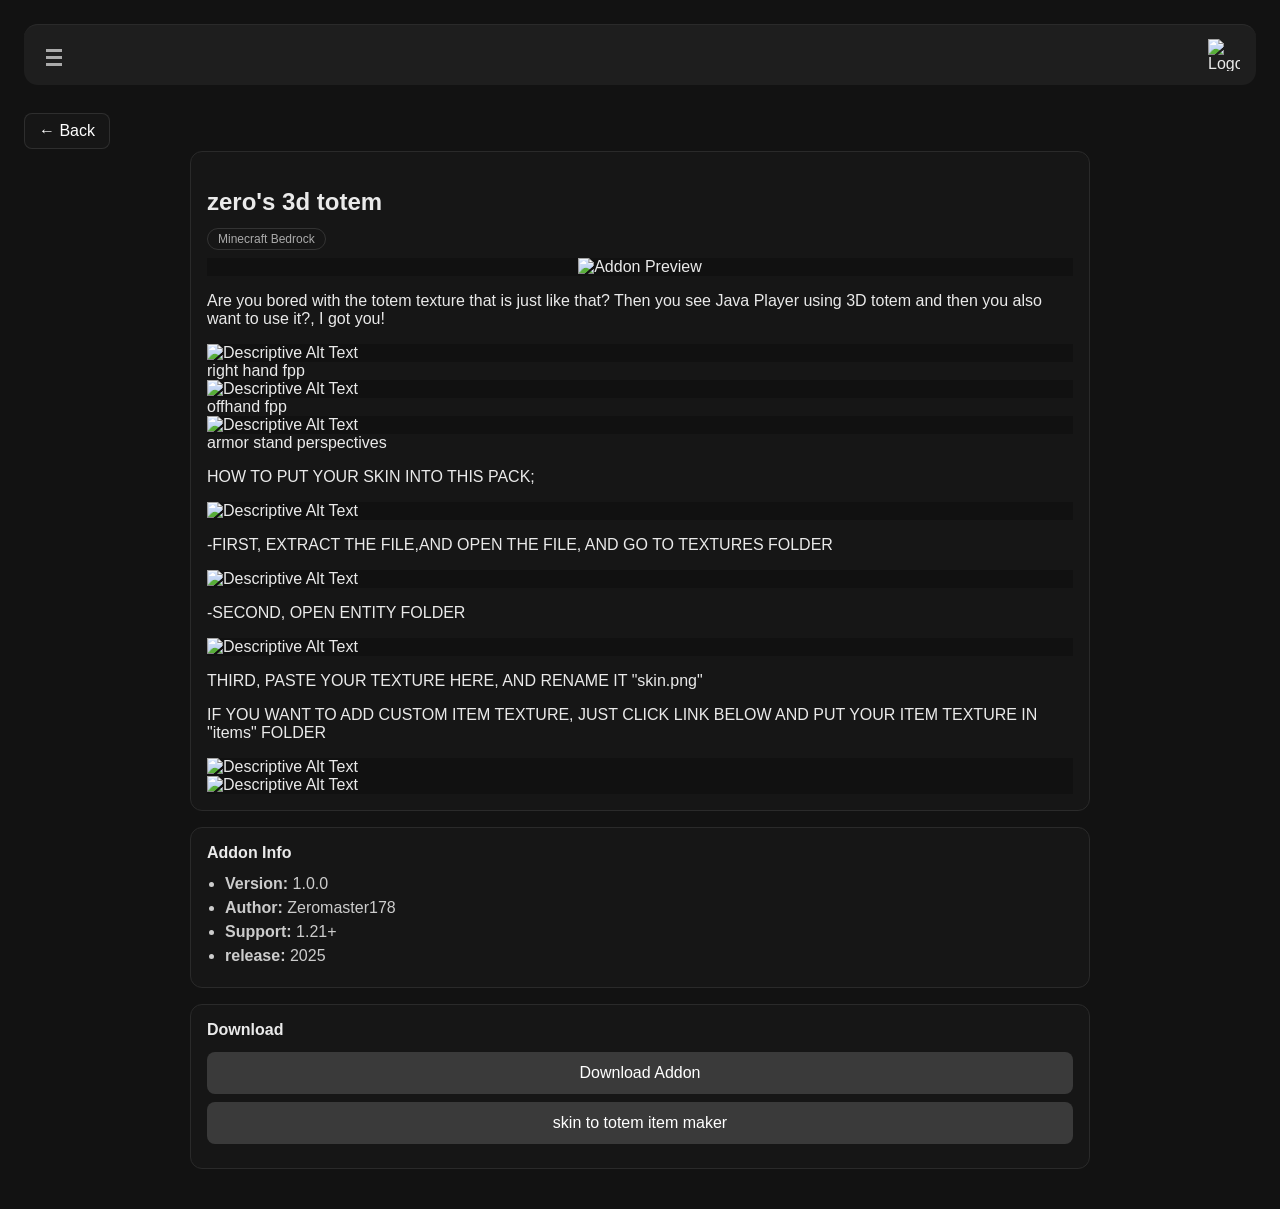
==== 3d totem.html @ 466f4f4b "Add files via upload" ====
<!DOCTYPE html>
<html lang="id">
<head>
  <meta charset="UTF-8">
  <meta name="viewport" content="width=device-width, initial-scale=1.0">

  <!-- ========== ISI NAMA ADDON ========= -->
  <title>zero's 3d totem</title>
  
  <link rel="stylesheet" href="addon.css">
</head>
<body>

<!-- ===== GLOBAL HEADER ===== -->
<header class="global-header">

  <!-- LEFT : MENU BUTTON -->
  <button class="menu-btn" id="menuBtn">
    <span></span>
    <span></span>
    <span></span>
  </button>

  <!-- RIGHT : LOGO -->
  <img src="assets/logo.jpg" alt="Logo" class="logo">

</header>

<!-- ===== GLOBAL POPUP MENU ===== -->
<div class="global-popup" id="popup">  <a href="https://instagram.com/USERNAME" target="_blank">
    <img src="assets/ig.png" class="social-icon">
    @zeromaster_178
  </a>

  <a href="https://tiktok.com/@USERNAME" target="_blank">
    <img src="assets/tiktok.png" class="social-icon">
    @zeromaster_178
  </a>

  <a href="https://youtube.com/@USERNAME" target="_blank">
    <img src="assets/yt.png" class="social-icon">
    @zeromaster178
  </a>
  
      <a href="https://tiktok.com/@USERNAME" target="_blank">
    <img src="assets/mcpedl.png" class="social-icon">
    @zeromaster_178
  </a>

  <a href="https://youtube.com/@USERNAME" target="_blank">
    <img src="assets/cf.png" class="social-icon">
    @Zeromaster178
  </a>

</div>

  <!-- balik ke home -->
  <a href="index.html" class="back">← Back</a>

  <main class="addon-detail">

    <!-- ========== ISI DATA ADDON ========= -->
    <section class="addon-box">

      <!-- NAMA ADDON -->
      <h1>zero's 3d totem</h1>

      <!-- TAG / PLATFORM -->
      <span class="badge">Minecraft Bedrock</span>

      <!-- DESKRIPSI --> 
      
<div class="addon-image">
  <img src="assets/1_1.jpg" alt="Addon Preview">
</div>

        
      <p>Are you bored with the totem texture that is just like that? Then you see Java Player using 3D totem and then you also want to use it?, I got you!
        </p>
        
                <img src="assets/1_2.jpg" alt="Descriptive Alt Text" class="addon-image">
        <div class="text-below">right hand fpp</div>

        <img src="assets/1_3.jpg" alt="Descriptive Alt Text" class="addon-image">
        <div class="text-below">offhand fpp</div>

        <img src="assets/1_4.jpg" alt="Descriptive Alt Text" class="addon-image">
        <div class="text-below">armor stand perspectives</div>

        <p>HOW TO PUT YOUR SKIN INTO THIS PACK;</p>
        
                <img src="assets/1_5.jpg" alt="Descriptive Alt Text" class="addon-image">
                
        <P>-FIRST, EXTRACT THE FILE,AND OPEN THE FILE, AND GO TO TEXTURES FOLDER</P>

                <img src="assets/1_6.jpg" alt="Descriptive Alt Text" class="addon-image">
                
        <p>-SECOND, OPEN ENTITY FOLDER</p>
        
                <img src="assets/1_7.jpg" alt="Descriptive Alt Text" class="addon-image">
                
        <p>THIRD, PASTE YOUR TEXTURE HERE, AND RENAME IT "skin.png"</p
        
                <p>IF YOU WANT TO ADD CUSTOM ITEM TEXTURE, JUST CLICK LINK BELOW AND PUT YOUR ITEM TEXTURE IN "items" FOLDER</p>
        
                <img src="assets/1_8.jpg" alt="Descriptive Alt Text" class="addon-image">
                 <img src="assets/1_9.jpg" alt="Descriptive Alt Text" class="addon-image">
        


    </section>

    <!-- ========== INFO TEKNIS ========= -->
    <section class="addon-box">

      <h2>Addon Info</h2>

      <ul>
        <li><b>Version:</b> 1.0.0</li>
        <li><b>Author:</b> Zeromaster178</li>
        <li><b>Support:</b> 1.21+</li>
        <li><b>release:</b> 2025</li>
      </ul>

    </section>

    <!-- ========== DOWNLOAD ========= -->
    <section class="addon-box">

      <h2>Download</h2>

      <!-- GANTI LINK FILE -->
      <a href="FILE_ADDON.mcaddon" class="addon-link">
        Download Addon
      </a>
      
      
      <a href="https://mcskins.top/skin-to-totem" class="addon-link" target="_blank">skin to totem item maker</a>

<script>
  const menuBtn = document.getElementById("menuBtn");
const popup = document.getElementById("popup");

menuBtn.addEventListener("click", () => {
  menuBtn.classList.toggle("active");
  popup.classList.toggle("show");
});

/* optional: klik luar = nutup */
document.addEventListener("click", (e) => {
  if (!menuBtn.contains(e.target) && !popup.contains(e.target)) {
    menuBtn.classList.remove("active");
    popup.classList.remove("show");
  }
});
</script>

    </section>

  </main>

</body>
</html>
---- addon.css ----
* {
  box-sizing: border-box;
  font-family: Arial, sans-serif;
}

body {
  margin: 0;
  padding: 24px;
  background: #121212;
  color: #eaeaea;
}

/* BACK */
.back {
  position: relative;
  top: 28px;
  display: inline-block;
  margin-bottom: 30px;
  text-decoration: none;
  color: #fff;
  padding: 8px 14px;
  background: #161616; /* transparan gelap */
  border-radius: 8px;
  border: 1px solid rgba(255, 255, 255, 0.1);
  transition: background 0.2s, color 0.2s, transform 0.15s;
  font-weight: 500;
}

.back:hover {
  background: rgba(255, 255, 255, 0.15);
  color: #fff;
  transform: translateY(-2px); /* efek naik sedikit saat hover */
}


/* LAYOUT */
.addon-detail {
  max-width: 900px;
  margin: auto;
}

/* HEADER */
.addon-header {
  margin-bottom: 20px;
}

.addon-header h1 {
  margin: 0 0 6px;
  font-size: clamp(22px, 4vw, 32px);
}

.badge {
  position: relative;
  top: -8px;
  display: inline-block;
  padding: 3px 10px;
  font-size: 12px;
  border: 1px solid #333;
  border-radius: 999px;
  color: #aaa;
}

/* BOX */
.addon-box {
  border: 1px solid #2a2a2a;
  border-radius: 12px;
  padding: 16px;
  margin-bottom: 16px;
  background: #161616;
}

.addon-box h2 {
  margin-top: 0;
  font-size: 16px;
}

/* LIST */
.addon-box ul {
  padding-left: 18px;
  margin: 0;
}

.addon-box li {
  margin-bottom: 6px;
  color: #ccc;
}

/* ===== GLOBAL HEADER ===== */
.global-header {
  background: #1e1e1e;
  display: flex;
  justify-content: space-between;
  align-items: center;
  padding: 14px 16px;
  border-top: 1px solid #2a2a2a
  border: 1px solid #fff;
  border-radius: 14px;
}

/* LOGO */
.logo {
  height: 32px;
}

/* ===== MENU BUTTON ===== */
.menu-btn {
  width: 28px;
  height: 22px;
  background: none;
  border: none;
  cursor: pointer;
}

.menu-btn span {
  display: block;
  height: 3px;
  width: 100%;
  background: #aaa;
  margin: 4px 0;
  transition: 0.3s;
}

/* ANIMATION TO X */
.menu-btn.active span:nth-child(1) {
  transform: rotate(45deg) translate(5px, 5px);
}

.menu-btn.active span:nth-child(2) {
  opacity: 0;
}

.menu-btn.active span:nth-child(3) {
  transform: rotate(-45deg) translate(6px, -6px);
}

/* ===== POPUP ===== *//* Container logo + username */
.social-item {
  display: flex;
  align-items: center; /* vertical align tengah */
  gap: 8px; /* jarak antara logo dan teks */
  margin-bottom: 8px;
}

/* Logo */
.global-popup img {
  width: 32px;  /* ukuran logo */
  height: 32px;
  object-fit: contain; /* biar ga gepeng */
  border-radius: 6px; /* optional biar agak membulat */
}

/* Username / teks */
.global-popup span {
  color: #eaeaea;
  font-size: 14px;
}




.global-popup a {
  text-decoration: none;
  color: #eaeaea;
  font-size: 14px;
}

.global-popup a:hover {
  color: #fff;
}

/* SHOW */
.global-popup.show {
  display: flex;
}

/* ===== GLOBAL HEADER ===== */
.global-header {
  display: flex;
  justify-content: space-between;
  align-items: center;
  padding: 14px 16px;
  border-top: 1px solid #2a2a2a;
}

/* LOGO */
.logo {
  height: 32px;
}

/* ===== MENU BUTTON ===== */
.menu-btn {
  width: 28px;
  height: 22px;
  background: none;
  border: none;
  cursor: pointer;
}

.menu-btn span {
  display: block;
  height: 3px;
  width: 100%;
  background: #aaa;
  margin: 4px 0;
  transition: 0.3s;
}

/* ANIMATION TO X */
.menu-btn.active span:nth-child(1) {
  transform: rotate(45deg) translate(5px, 5px);
}

.menu-btn.active span:nth-child(2) {
  opacity: 0;
}

.menu-btn.active span:nth-child(3) {
  transform: rotate(-45deg) translate(6px, -6px);
}

/* ===== POPUP ===== */
.global-popup {
  position: absolute;
  top: 60px;
  left: 16px;
  background: #161616;
  border: 1px solid #2a2a2a;
  border-radius: 10px;
  padding: 12px;
  display: none;
  flex-direction: column;
  gap: 10px;
  z-index: 999;
}

.global-popup a {
  display: flex;
  align-items: center;
  gap: 8px;
  width: fit-content;
  max-width: 100%;
  text-decoration: none;
  color: #eaeaea;
  font-size: 14px;
}


.global-popup a:hover {
  color: #fff;
}

.social-icon {
  width: 18px;
  height: 18px;
  object-fit: contain;
  display: block;
}


/* SHOW */
.global-popup.show {
  display: flex;
}


.global-popup a {
  width: fit-content;
  max-width: 100%;
}

.logo {
  width: 32px;
  height: 32px;
  object-fit: contain;
  display: block;
}
.addon-image {
  width: 100%;
  display: flex;
  align-items: center;
  justify-content: center;
  background: #111;
}
.addon-img {
  width: auto;       /* sesuaikan lebar otomatis */
  height: 32px;      /* batasi tinggi */
  max-width: 100%;   /* jangan melebihi container */
  object-fit: contain;
}

/* Khusus desktop */
@media (min-width: 768px) {
  .addon-img {
    height: 24px;    /* lebih enak di desktop */
  }
}



.addon-image img {
  width: auto;
  max-width: 100%;
  height: auto;
  display: block;
}

.addon-link {
  display: block;              /* biar full width */
  width: 100%;                 /* isi lebar card */
  padding: 12px 16px;          /* space dalam tombol */
  background-color: #3a3a3a;   /* warna tombol */
  color: #fff;                 /* teks putih */
  text-decoration: none;       /* ilangin garis bawah */
  border-radius: 8px;          /* sudut membulat */
  text-align: center;          /* teks di tengah */
  margin-bottom: 8px;          /* spasi antar tombol */
  transition: background 0.2s;
}

.addon-link:hover {
  background-color: #5a5a5a;
}


.addon-link:hover {
  background-color: #5a5a5a;   /* hover efek */
}
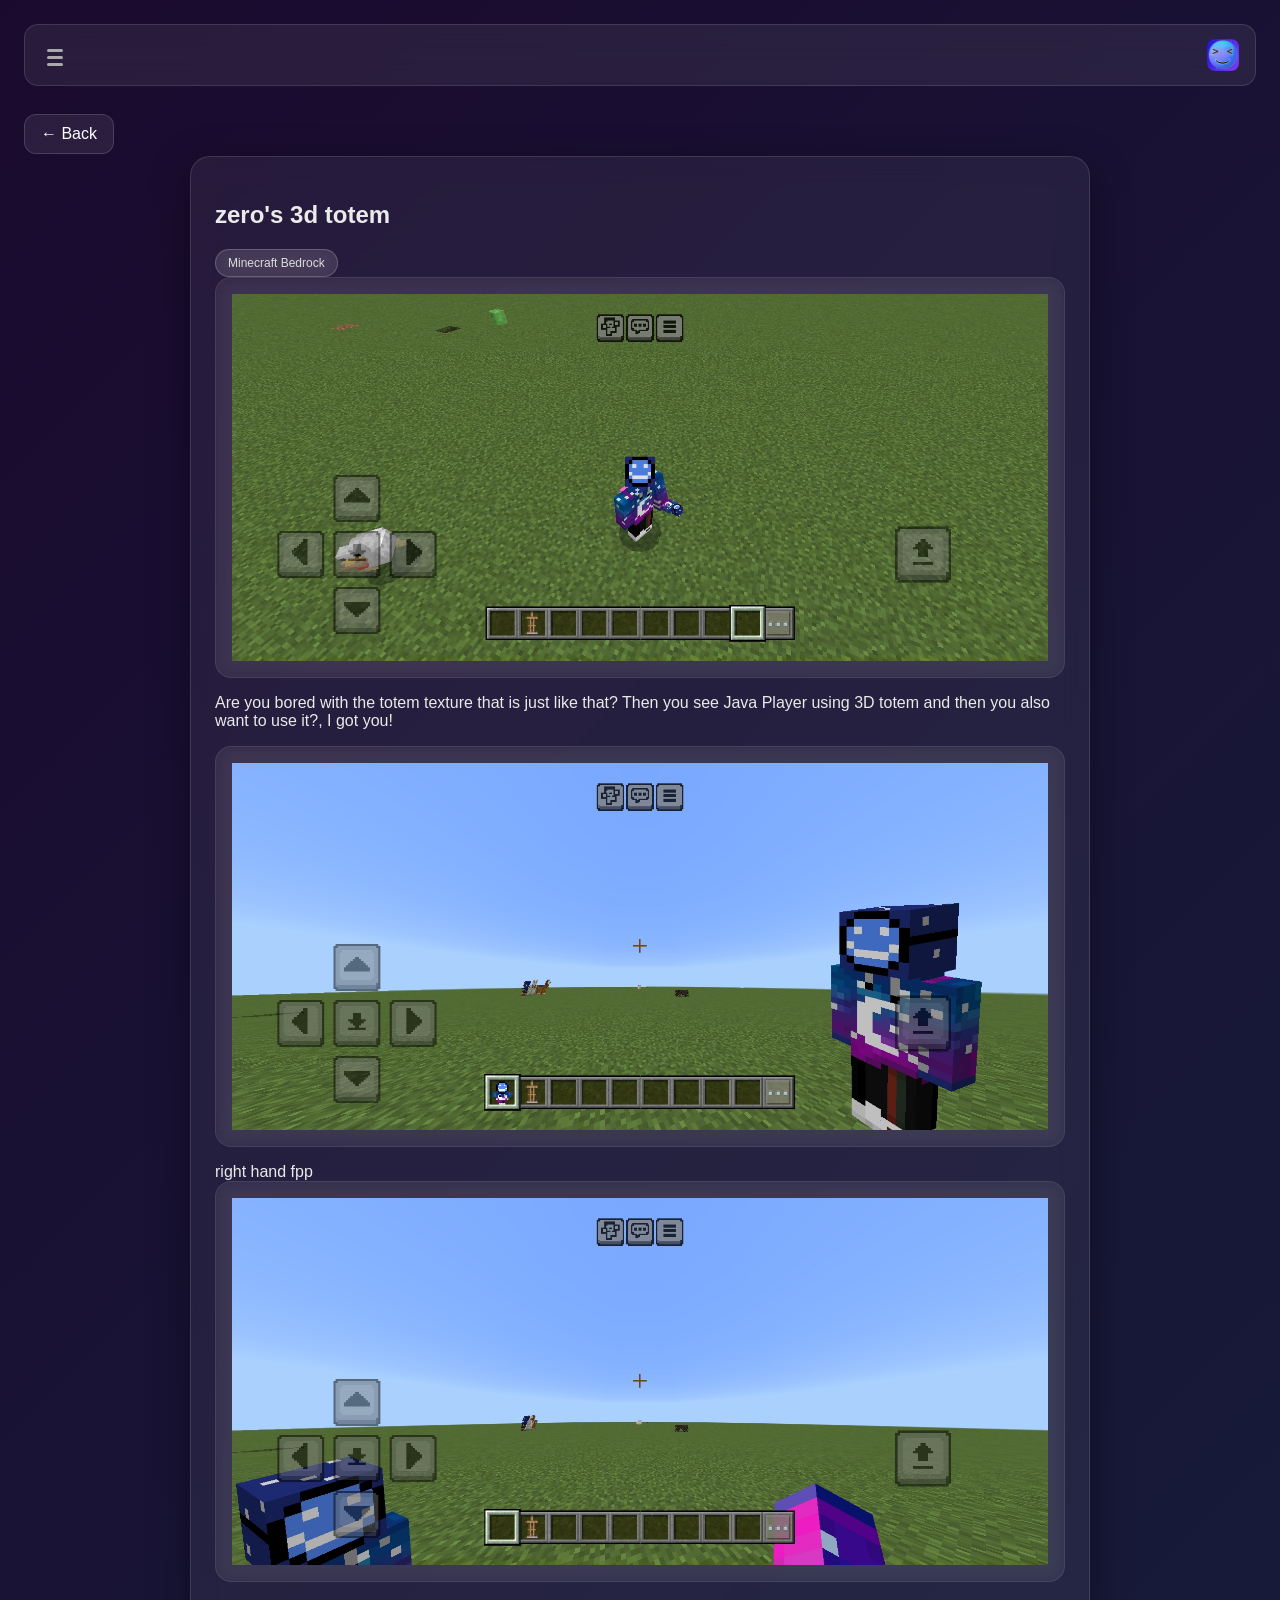
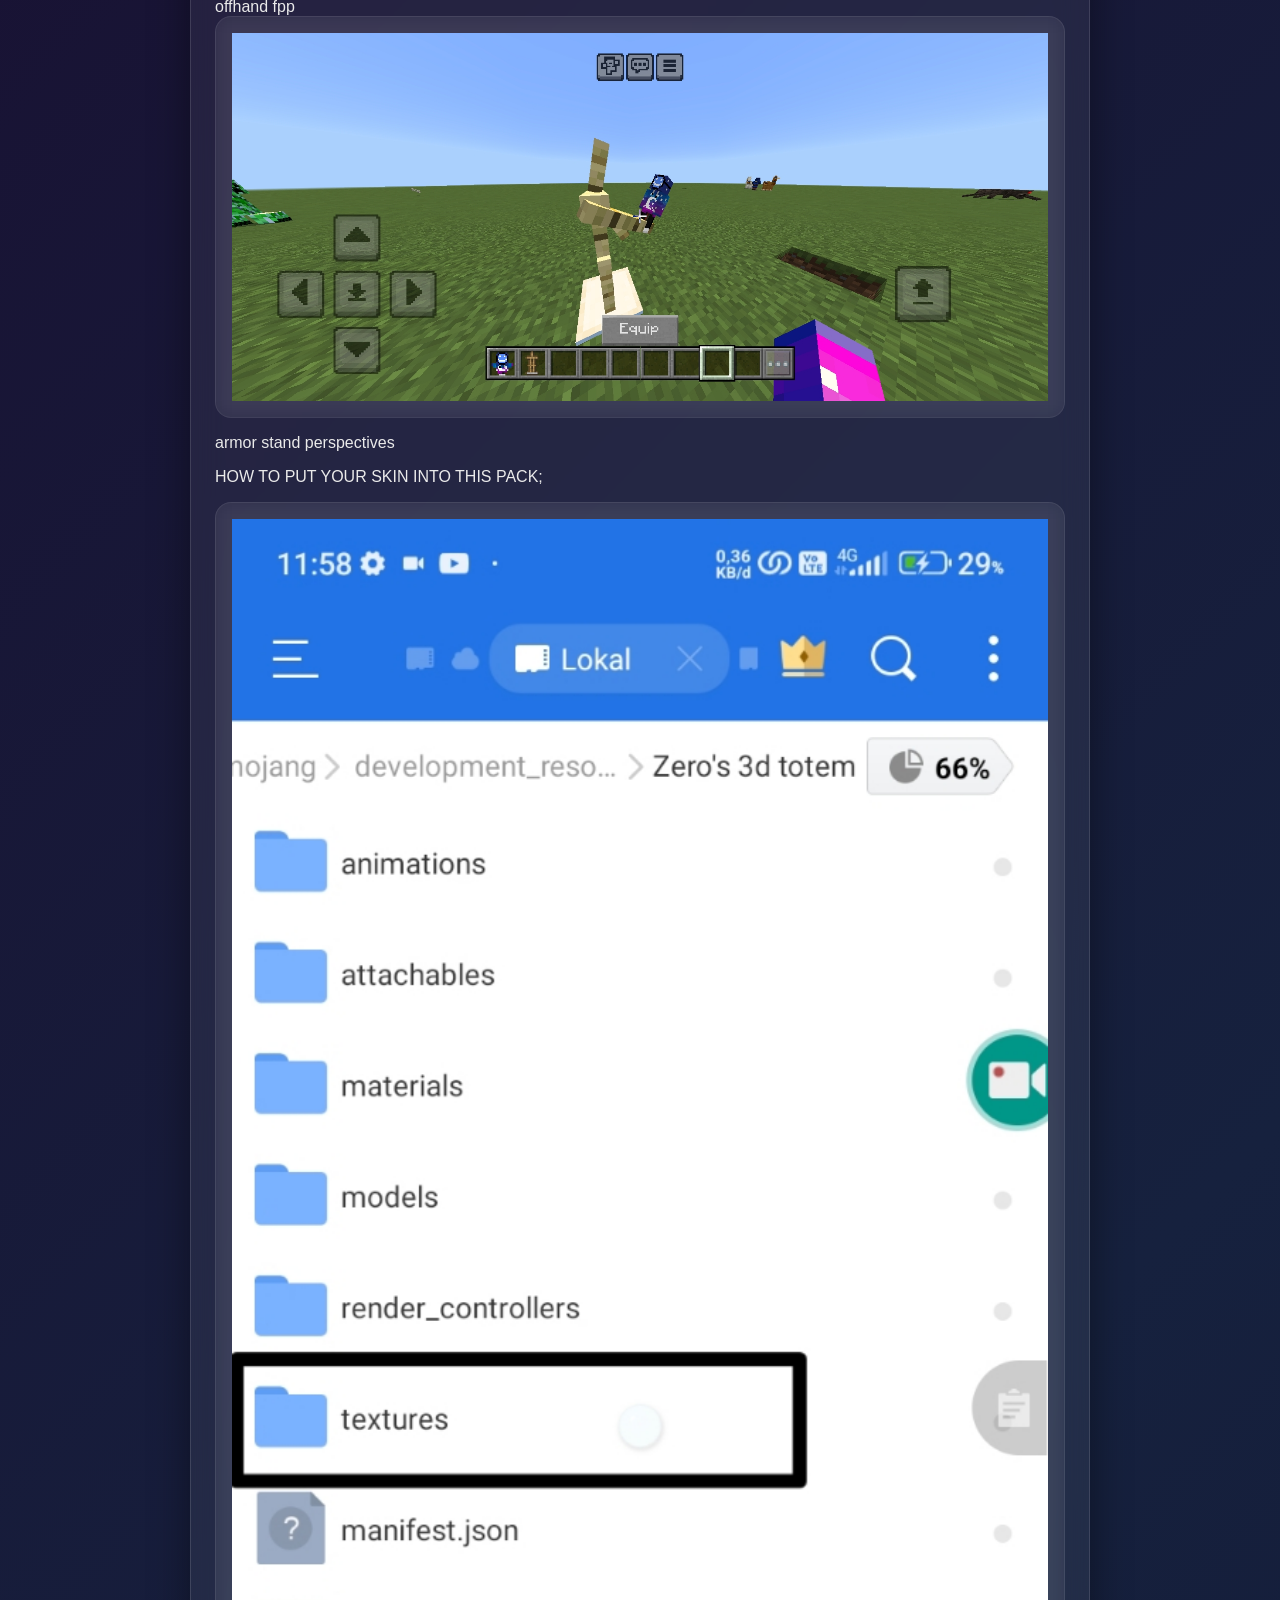
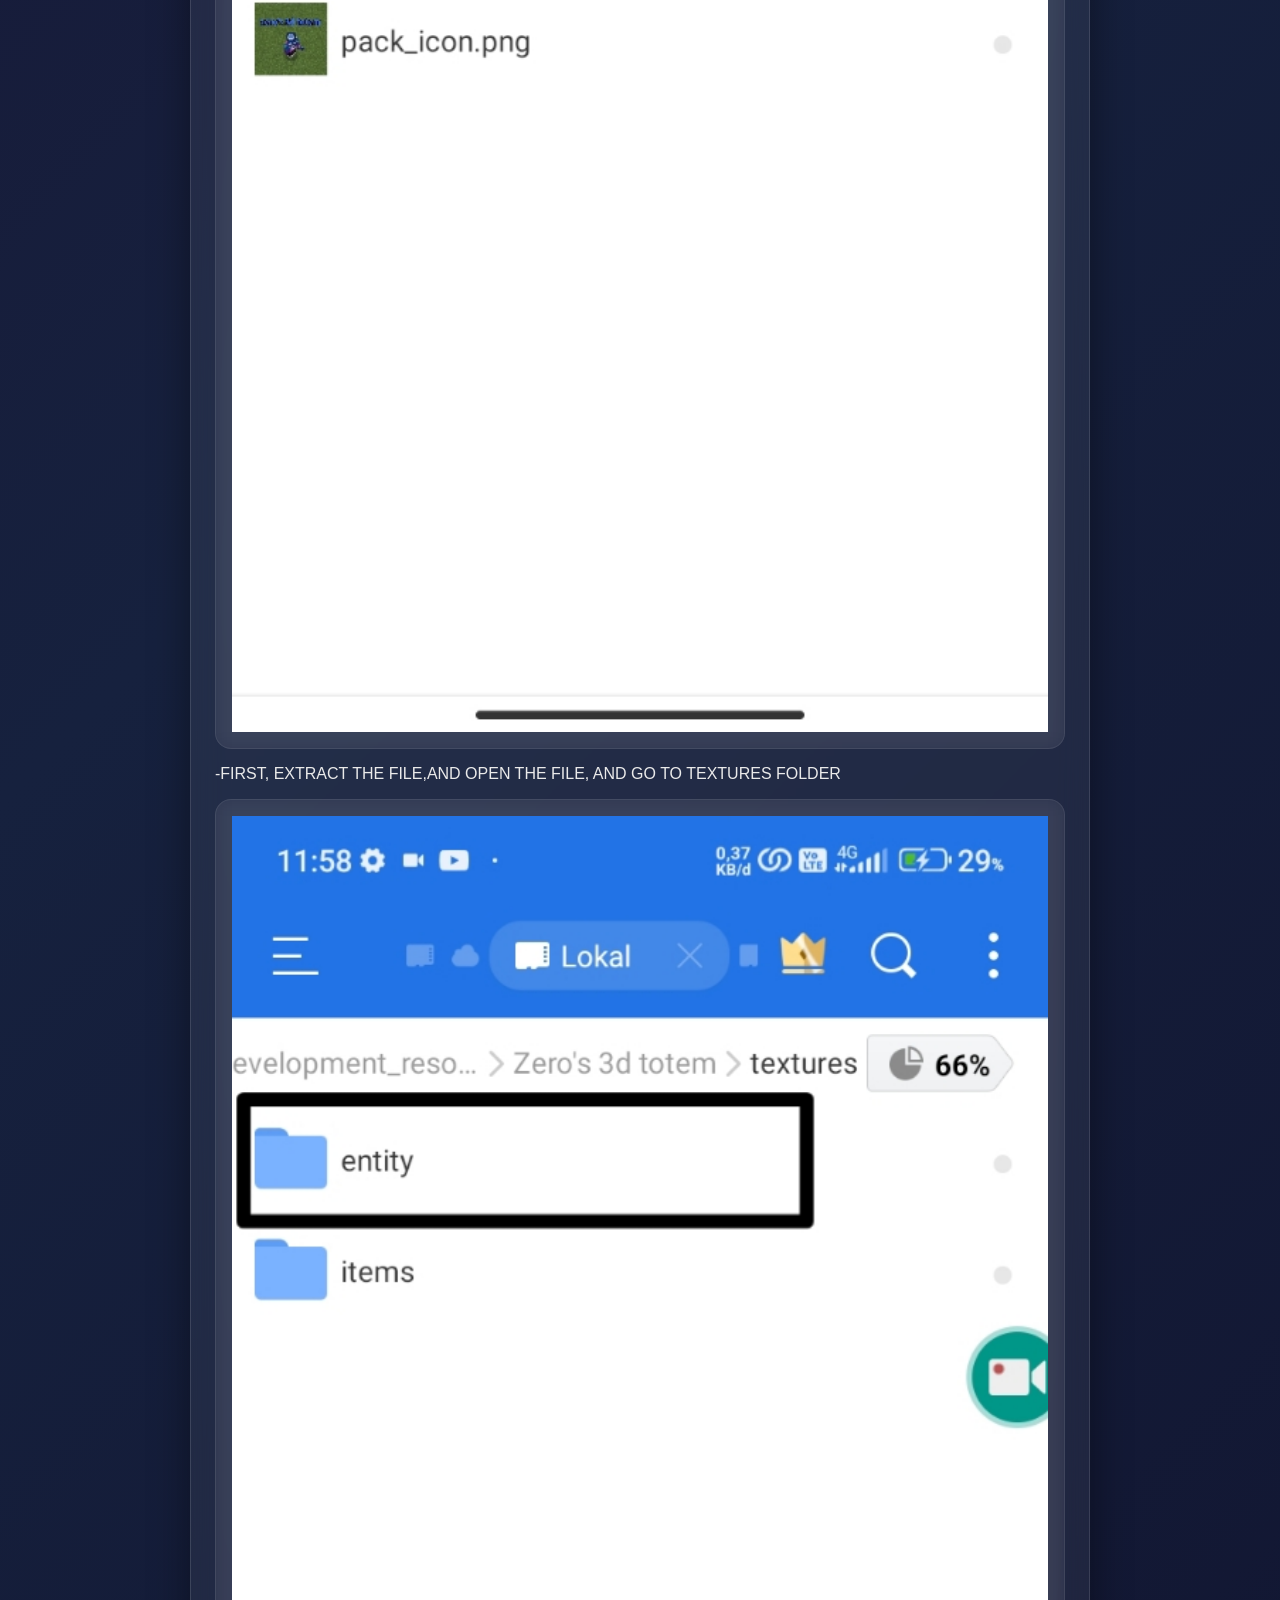
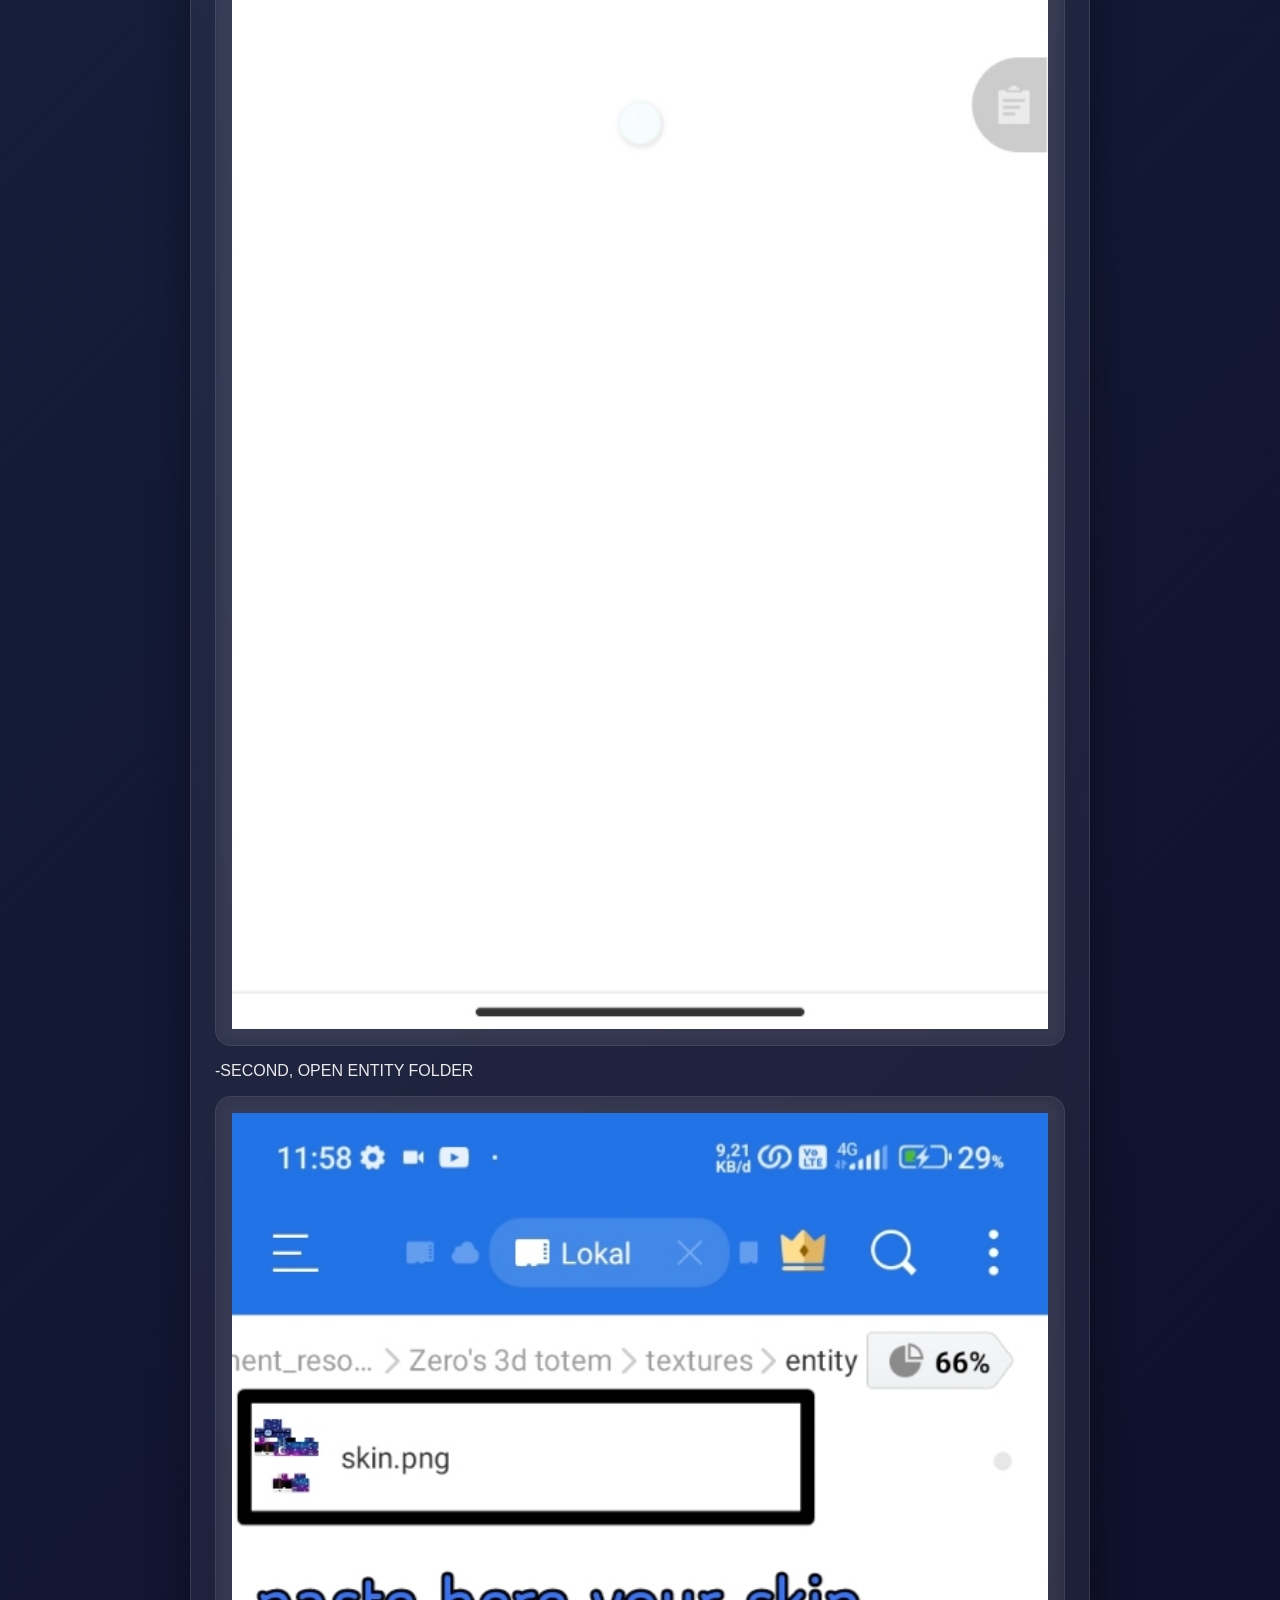
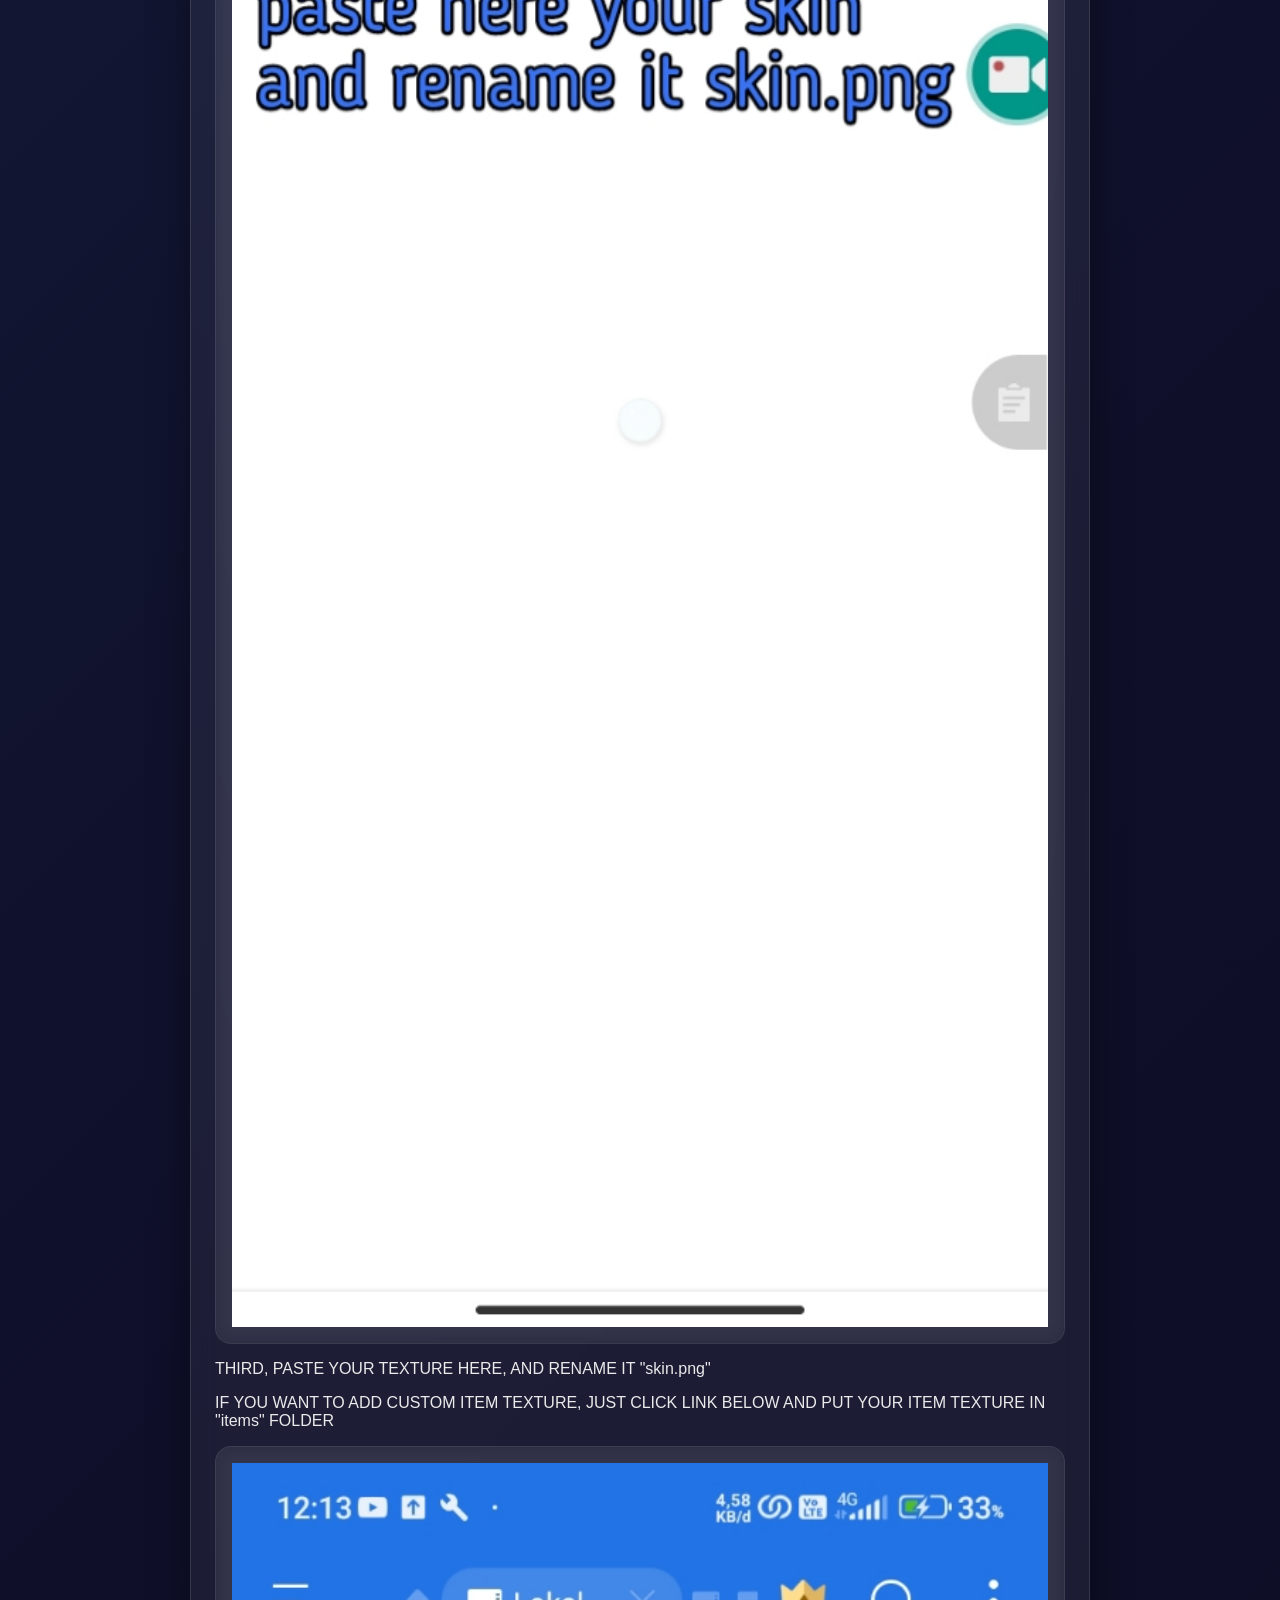
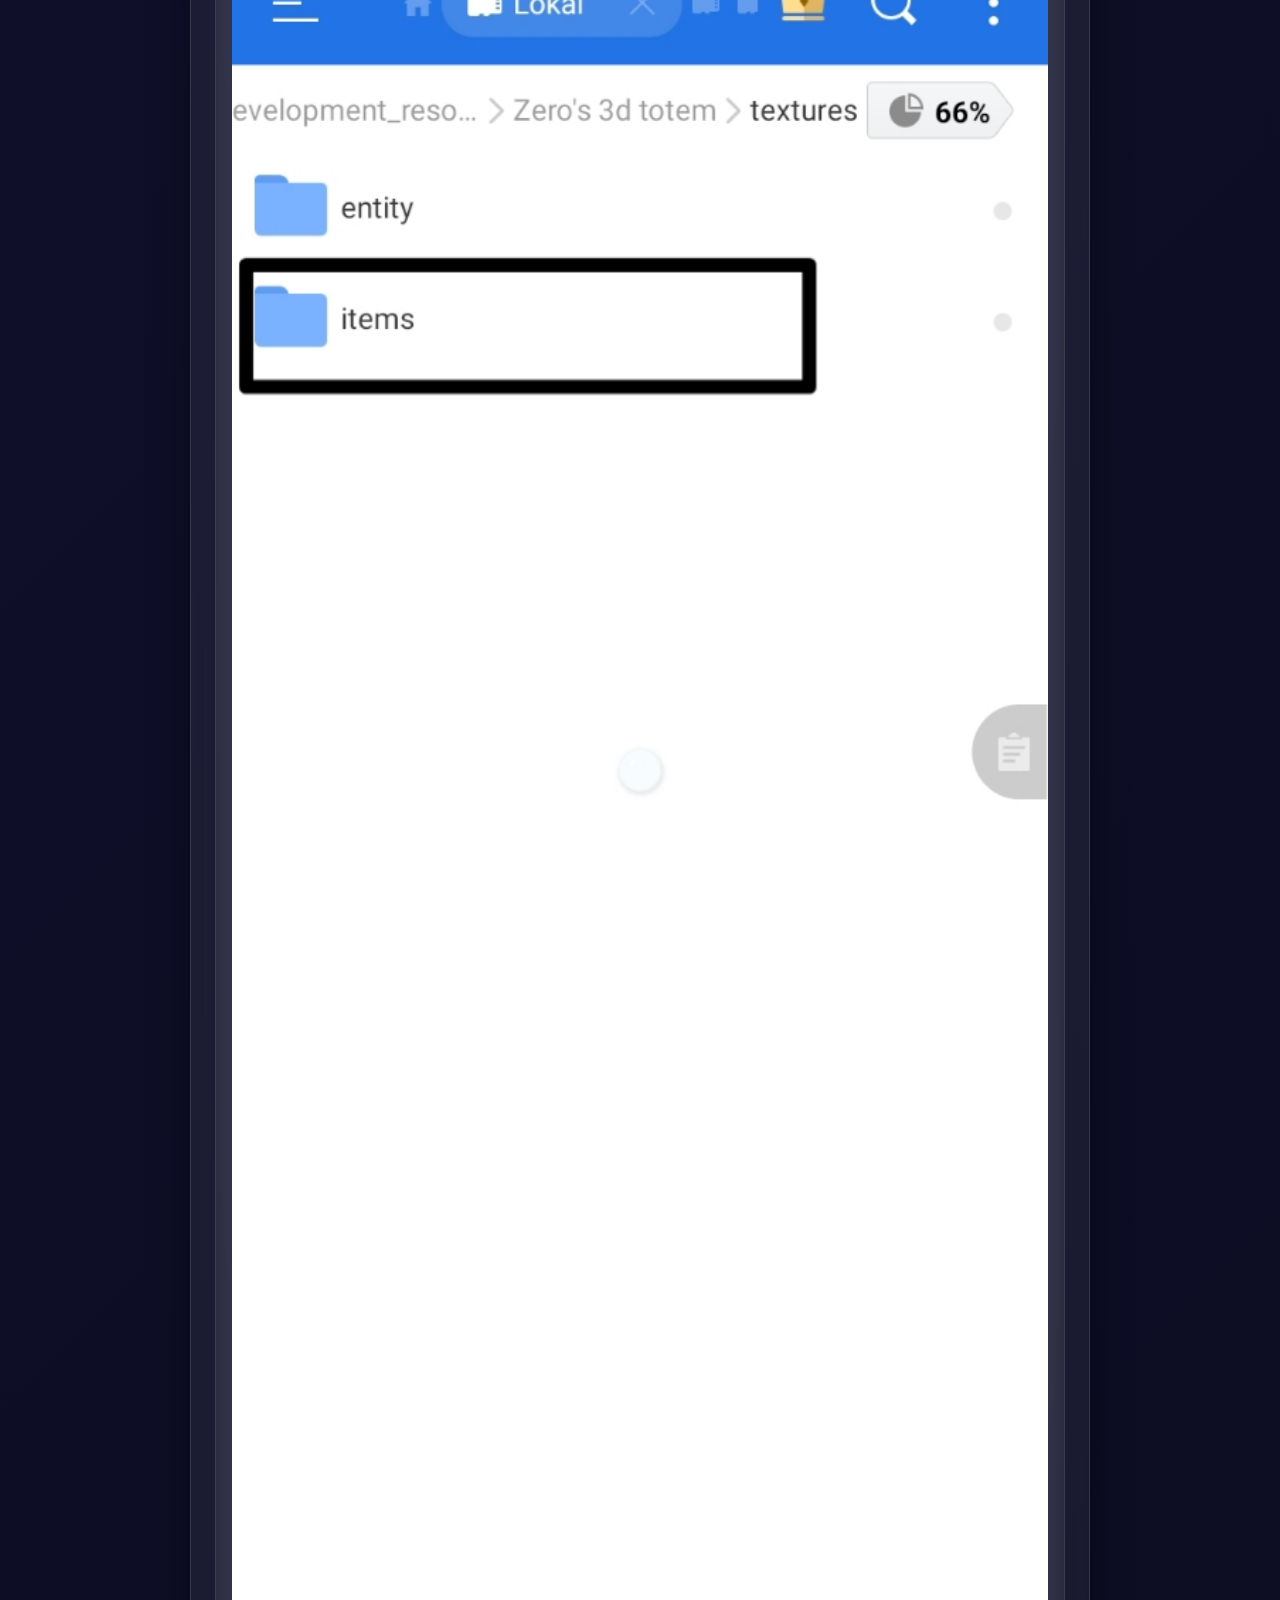
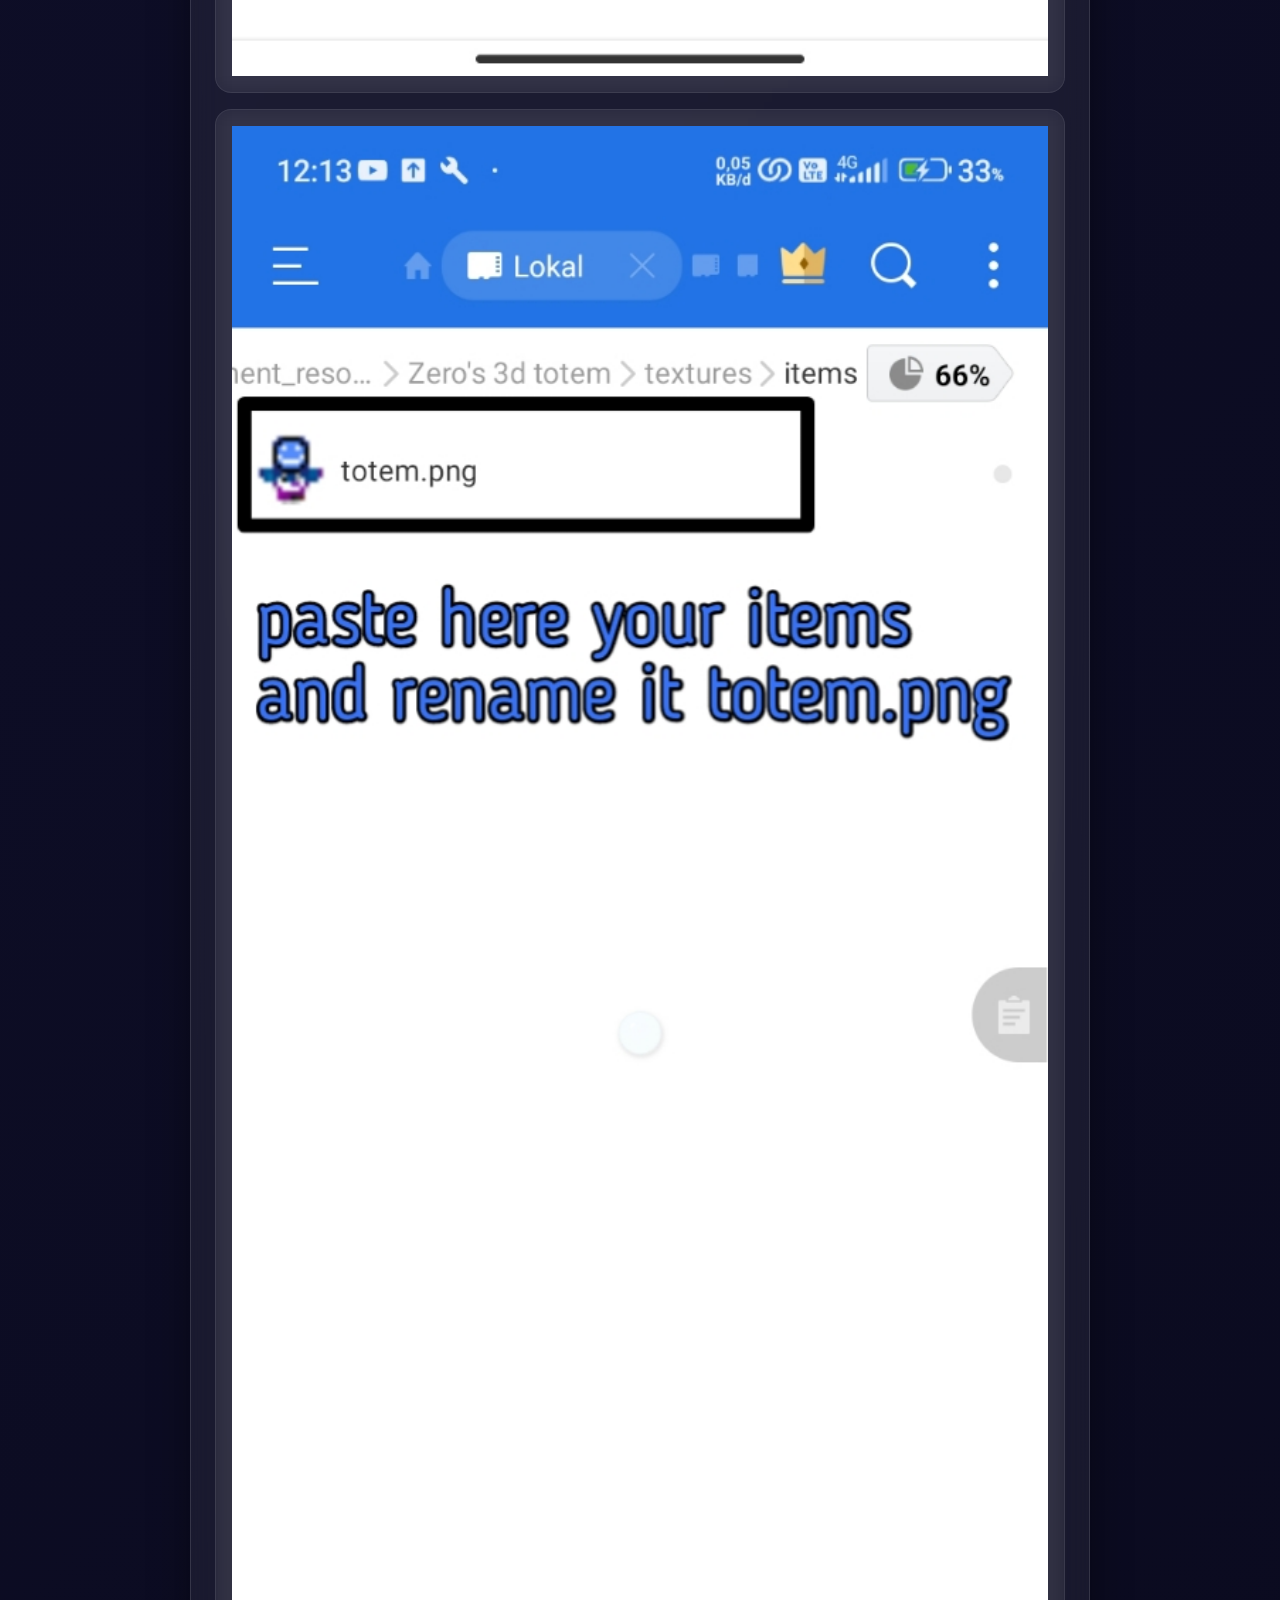
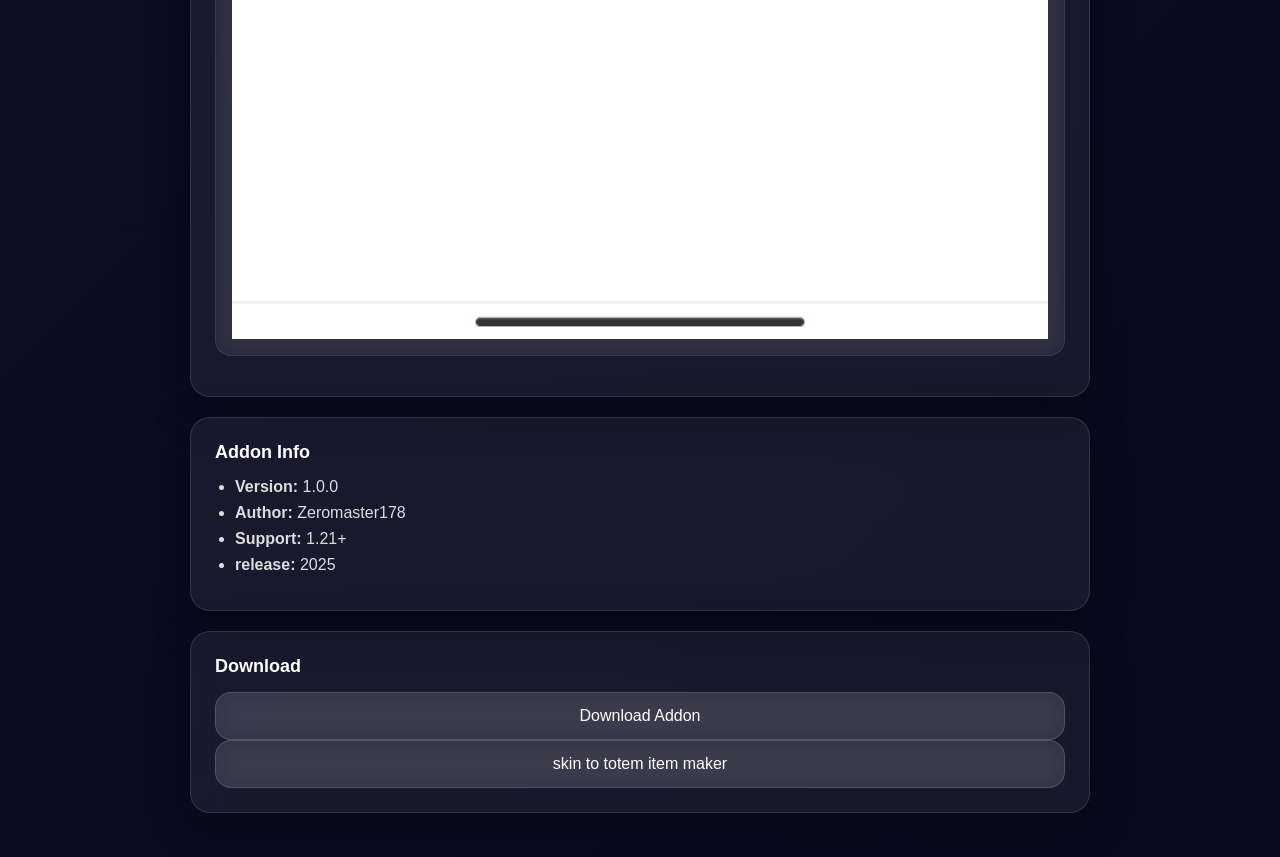
==== commit e8ec9859: "Update 3d totem.html" ====
--- a/3d totem.html
+++ b/3d totem.html
@@ -70,8 +70,7 @@
 
       <!-- DESKRIPSI --> 
       
-<div class="addon-image">
-  <img src="assets/1_1.jpg" alt="Addon Preview">
+  <img src="assets/1_1.jpg" alt="Descriptive Alt Text" class="addon-image">
 </div>
 
         
@@ -160,4 +159,4 @@
   </main>
 
 </body>
-</html>+</html>
--- a/addon.css
+++ b/addon.css
@@ -6,11 +6,13 @@
 body {
   margin: 0;
   padding: 24px;
-  background: #121212;
+  background: linear-gradient(135deg, #1a0a2e 0%, #16213e 30%, #0f0f2a 60%, #0a0a1e 100%);
   color: #eaeaea;
-}
-
-/* BACK */
+  overflow-x: hidden;
+  position: relative;
+}
+
+/* GLASS BACK BUTTON */
 .back {
   position: relative;
   top: 28px;
@@ -18,20 +20,21 @@
   margin-bottom: 30px;
   text-decoration: none;
   color: #fff;
-  padding: 8px 14px;
-  background: #161616; /* transparan gelap */
-  border-radius: 8px;
-  border: 1px solid rgba(255, 255, 255, 0.1);
-  transition: background 0.2s, color 0.2s, transform 0.15s;
+  padding: 10px 16px;
+  background: rgba(255, 255, 255, 0.08);
+  border: 1px solid rgba(255, 255, 255, 0.15);
+  border-radius: 12px;
+  backdrop-filter: blur(15px);
+  transition: all 0.3s ease;
   font-weight: 500;
 }
 
 .back:hover {
   background: rgba(255, 255, 255, 0.15);
-  color: #fff;
-  transform: translateY(-2px); /* efek naik sedikit saat hover */
-}
-
+  border-color: rgba(255, 255, 255, 0.3);
+  transform: translateY(-2px);
+  box-shadow: 0 10px 30px rgba(0, 0, 0, 0.4);
+}
 
 /* LAYOUT */
 .addon-detail {
@@ -41,53 +44,60 @@
 
 /* HEADER */
 .addon-header {
+  margin-bottom: 24px;
+}
+
+.addon-header h1 {
+  margin: 0 0 8px;
+  font-size: clamp(22px, 4vw, 32px);
+}
+
+.badge {
+  display: inline-block;
+  padding: 6px 12px;
+  font-size: 12px;
+  background: rgba(255, 255, 255, 0.1);
+  border: 1px solid rgba(255, 255, 255, 0.2);
+  border-radius: 20px;
+  color: #ddd;
+  backdrop-filter: blur(10px);
+}
+
+/* GLASS BOX */
+.addon-box {
+  background: rgba(255, 255, 255, 0.06);
+  border: 1px solid rgba(255, 255, 255, 0.12);
+  border-radius: 20px;
+  padding: 24px;
   margin-bottom: 20px;
-}
-
-.addon-header h1 {
-  margin: 0 0 6px;
-  font-size: clamp(22px, 4vw, 32px);
-}
-
-.badge {
-  position: relative;
-  top: -8px;
-  display: inline-block;
-  padding: 3px 10px;
-  font-size: 12px;
-  border: 1px solid #333;
-  border-radius: 999px;
-  color: #aaa;
-}
-
-/* BOX */
-.addon-box {
-  border: 1px solid #2a2a2a;
-  border-radius: 12px;
-  padding: 16px;
-  margin-bottom: 16px;
-  background: #161616;
+  backdrop-filter: blur(15px);
+  box-shadow: 0 12px 40px rgba(0, 0, 0, 0.4);
 }
 
 .addon-box h2 {
   margin-top: 0;
-  font-size: 16px;
-}
-
-/* LIST */
+  font-size: 18px;
+  color: #fff;
+}
+
 .addon-box ul {
-  padding-left: 18px;
-  margin: 0;
+  padding-left: 20px;
+  margin: 12px 0;
 }
 
 .addon-box li {
-  margin-bottom: 6px;
-  color: #ccc;
-}
-
-/* ===== GLOBAL HEADER ===== */
-.global-header {
-  background: #1e1e1e;
+  margin-bottom: 8px;
+  color: #ddd;
+}
+
+/* GLOBAL HEADER */
+
+.global-header { 
+  background: rgba(255, 255, 255, 0.07);
+  border: 1px solid rgba(255, 255, 255, 0.12);
+  border-radius: 20px;
+  backdrop-filter: blur(15px);
+  padding: 16px 20px;
   display: flex;
   justify-content: space-between;
   align-items: center;
@@ -97,12 +107,7 @@
   border-radius: 14px;
 }
 
-/* LOGO */
-.logo {
-  height: 32px;
-}
-
-/* ===== MENU BUTTON ===== */
+/* MENU BUTTON */
 .menu-btn {
   width: 28px;
   height: 22px;
@@ -118,9 +123,9 @@
   background: #aaa;
   margin: 4px 0;
   transition: 0.3s;
-}
-
-/* ANIMATION TO X */
+  border-radius: 2px;
+}
+
 .menu-btn.active span:nth-child(1) {
   transform: rotate(45deg) translate(5px, 5px);
 }
@@ -131,197 +136,124 @@
 
 .menu-btn.active span:nth-child(3) {
   transform: rotate(-45deg) translate(6px, -6px);
-}
-
-/* ===== POPUP ===== *//* Container logo + username */
-.social-item {
-  display: flex;
-  align-items: center; /* vertical align tengah */
-  gap: 8px; /* jarak antara logo dan teks */
-  margin-bottom: 8px;
-}
-
-/* Logo */
-.global-popup img {
-  width: 32px;  /* ukuran logo */
-  height: 32px;
-  object-fit: contain; /* biar ga gepeng */
-  border-radius: 6px; /* optional biar agak membulat */
-}
-
-/* Username / teks */
-.global-popup span {
-  color: #eaeaea;
-  font-size: 14px;
-}
-
-
-
-
-.global-popup a {
-  text-decoration: none;
-  color: #eaeaea;
-  font-size: 14px;
-}
-
-.global-popup a:hover {
-  color: #fff;
-}
-
-/* SHOW */
-.global-popup.show {
-  display: flex;
-}
-
-/* ===== GLOBAL HEADER ===== */
-.global-header {
-  display: flex;
-  justify-content: space-between;
-  align-items: center;
-  padding: 14px 16px;
-  border-top: 1px solid #2a2a2a;
 }
 
 /* LOGO */
 .logo {
   height: 32px;
-}
-
-/* ===== MENU BUTTON ===== */
-.menu-btn {
-  width: 28px;
-  height: 22px;
-  background: none;
-  border: none;
-  cursor: pointer;
-}
-
-.menu-btn span {
-  display: block;
-  height: 3px;
-  width: 100%;
-  background: #aaa;
-  margin: 4px 0;
-  transition: 0.3s;
-}
-
-/* ANIMATION TO X */
-.menu-btn.active span:nth-child(1) {
-  transform: rotate(45deg) translate(5px, 5px);
-}
-
-.menu-btn.active span:nth-child(2) {
-  opacity: 0;
-}
-
-.menu-btn.active span:nth-child(3) {
-  transform: rotate(-45deg) translate(6px, -6px);
-}
-
-/* ===== POPUP ===== */
+  border-radius: 8px;
+}
+
+/* POPUP - Z-INDEX PALING ATAS */
 .global-popup {
   position: absolute;
   top: 60px;
   left: 16px;
-  background: #161616;
-  border: 1px solid #2a2a2a;
-  border-radius: 10px;
-  padding: 12px;
+  background: rgba(255, 255, 255, 0.1);
+  border: 1px solid rgba(255, 255, 255, 0.18);
+  border-radius: 16px;
+  padding: 16px;
   display: none;
   flex-direction: column;
-  gap: 10px;
-  z-index: 999;
+  gap: 12px;
+  z-index: 1000;
+  backdrop-filter: blur(20px);
+  box-shadow: 0 20px 60px rgba(0, 0, 0, 0.6);
+}
+
+.global-popup.show {
+  display: flex;
 }
 
 .global-popup a {
   display: flex;
   align-items: center;
   gap: 8px;
-  width: fit-content;
-  max-width: 100%;
   text-decoration: none;
   color: #eaeaea;
   font-size: 14px;
-}
-
+  padding: 8px;
+  border-radius: 8px;
+  transition: all 0.2s ease;
+}
 
 .global-popup a:hover {
   color: #fff;
-}
-
-.social-icon {
-  width: 18px;
-  height: 18px;
-  object-fit: contain;
-  display: block;
-}
-
-
-/* SHOW */
-.global-popup.show {
-  display: flex;
-}
-
-
-.global-popup a {
-  width: fit-content;
-  max-width: 100%;
-}
-
-.logo {
+  background: rgba(255, 255, 255, 0.1);
+}
+
+.social-icon, .global-popup img {
   width: 32px;
   height: 32px;
   object-fit: contain;
+  border-radius: 6px;
+}
+
+.global-popup span {
+  color: #eaeaea;
+  font-size: 14px;
+}
+
+/* ADDON LINK BUTTON */
+.addon-link {
   display: block;
-}
+  width: 100%;
+  padding: 14px 20px;
+  background: rgba(255, 255, 255, 0.1);
+  color: #fff;
+  text-decoration: none;
+  border-radius: 16px;
+  text-align: center;
+  border: 1px solid rgba(255, 255, 255, 0.15);
+  backdrop-filter: blur(12px);
+  transition: all 0.3s ease;
+  font-weight: 500;
+  margin-top: auto;
+}
+
+.addon-link:hover {
+  background: rgba(255, 255, 255, 0.2);
+  border-color: rgba(255, 255, 255, 0.3);
+  transform: translateY(-2px);
+  box-shadow: 0 12px 30px rgba(0, 0, 0, 0.5);
+}
+
+/* IMAGE CONTAINER */
 .addon-image {
   width: 100%;
   display: flex;
   align-items: center;
   justify-content: center;
-  background: #111;
-}
+  background: rgba(255, 255, 255, 0.05);
+  border: 1px solid rgba(255, 255, 255, 0.08);
+  border-radius: 16px;
+  padding: 16px;
+  margin-bottom: 16px;
+  backdrop-filter: blur(10px);
+}
+
 .addon-img {
-  width: auto;       /* sesuaikan lebar otomatis */
-  height: 32px;      /* batasi tinggi */
-  max-width: 100%;   /* jangan melebihi container */
+  width: auto;
+  height: 32px;
+  max-width: 100%;
   object-fit: contain;
 }
 
-/* Khusus desktop */
 @media (min-width: 768px) {
   .addon-img {
-    height: 24px;    /* lebih enak di desktop */
+    height: 48px;
   }
 }
 
-
-
-.addon-image img {
-  width: auto;
-  max-width: 100%;
-  height: auto;
-  display: block;
-}
-
-.addon-link {
-  display: block;              /* biar full width */
-  width: 100%;                 /* isi lebar card */
-  padding: 12px 16px;          /* space dalam tombol */
-  background-color: #3a3a3a;   /* warna tombol */
-  color: #fff;                 /* teks putih */
-  text-decoration: none;       /* ilangin garis bawah */
-  border-radius: 8px;          /* sudut membulat */
-  text-align: center;          /* teks di tengah */
-  margin-bottom: 8px;          /* spasi antar tombol */
-  transition: background 0.2s;
-}
-
-.addon-link:hover {
-  background-color: #5a5a5a;
-}
-
-
-.addon-link:hover {
-  background-color: #5a5a5a;   /* hover efek */
-}+/* RESPONSIVE */
+@media (max-width: 768px) {
+  body { padding: 16px; }
+  .addon-box { padding: 20px; }
+  .global-header { padding: 12px 16px; }
+}}
+
+@media (min-width: 1200px) {
+  #searchInput {
+    margin: 0 0 24px 0;
+  }
+}
